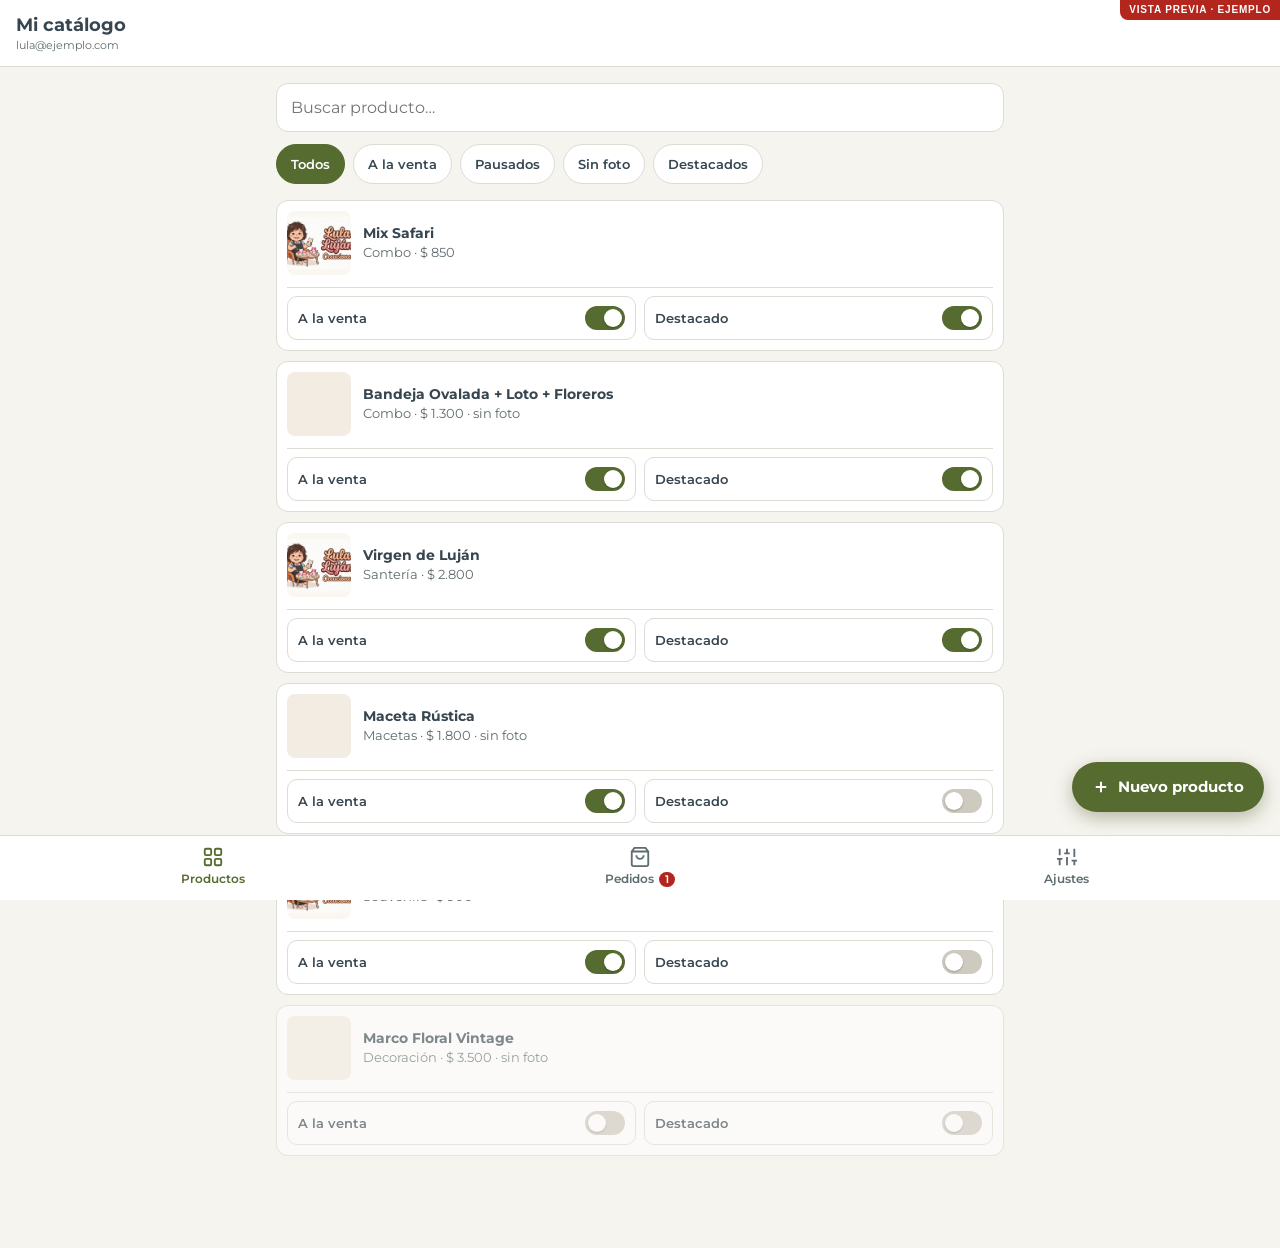
==== tests/panel-preview.html @ f2d984c3 "Correcciones de auditoría, link por producto, netlify.toml y pruebas de Apps Script Co-Authored-By: " ====
<!DOCTYPE html>
<html lang="es">
<head>
<meta charset="utf-8">
<title>Vista previa del panel (datos de ejemplo)</title>
<meta name="viewport" content="width=device-width, initial-scale=1">
<!--
  VISTA PREVIA del panel "Mi catálogo" SIN Google.

  Carga el panel real (apps-script/panel/panel.html) y reemplaza
  google.script.run por un servidor falso que vive en memoria, con datos de
  ejemplo. Sirve para ver y retocar el diseño del panel sin instalar nada.
  Nada de lo que se hace acá se guarda: al recargar vuelve todo al principio.

  Usar con el servidor local, desde la raíz del proyecto:
      python -m http.server 8123
  y abrir  http://localhost:8123/tests/panel-preview.html

  Esta carpeta (tests/) NO se publica: netlify.toml solo copia los archivos del sitio.
-->
<script>
'use strict';
/* ------------------------------------------------------------------ datos */
const FOTO = location.origin + '/og-image.jpg';
const db = {
  productos: [
    { id: '5',  nombre: 'Mix Safari',                           categoria: 'Combo',     descripcion: 'Bandeja y porta sahumerios.', medidas: 'BDJ 11x11 cm, PS 6-7cm', precio_unitario: 850,  precio_pack_10: 7000,  precio_pack_20: 12500, imagenes: [FOTO], activo: true,  destacado: true },
    { id: '28', nombre: 'Bandeja Ovalada + Loto + Floreros',    categoria: 'Combo',     descripcion: 'Bandeja ovalada, loto y floreros.', medidas: '', precio_unitario: 1300, precio_pack_10: 11000, precio_pack_20: 20000, imagenes: [], activo: true,  destacado: true },
    { id: '34', nombre: 'Virgen de Luján',                      categoria: 'Santería',  descripcion: 'Virgen de Luján en yeso, lista para pintar.', medidas: '20 cm', precio_unitario: 2800, precio_pack_10: 24000, precio_pack_20: 44000, imagenes: [FOTO, FOTO], activo: true,  destacado: true },
    { id: '36', nombre: 'Maceta Rústica',                       categoria: 'Macetas',   descripcion: '', medidas: '15 cm de diámetro', precio_unitario: 1800, precio_pack_10: 15500, precio_pack_20: 28000, imagenes: [], activo: true,  destacado: false },
    { id: '38', nombre: 'Souvenir Mini Novia',                  categoria: 'Souvenirs', descripcion: '', medidas: '8 cm', precio_unitario: 900,  precio_pack_10: 7500,  precio_pack_20: 13000, imagenes: [FOTO], activo: true,  destacado: false },
    { id: '41', nombre: 'Marco Floral Vintage',                 categoria: 'Decoración',descripcion: '', medidas: '25 x 30 cm', precio_unitario: 3500, precio_pack_10: 30000, precio_pack_20: 56000, imagenes: [], activo: false, destacado: false },
  ].map((p, i) => ({ ...p, fila: i + 2 })),
  config: {
    whatsapp: '5491134501054', sena_porcentaje: 10, tienda_abierta: 'SI',
    mensaje_pausa: 'Estamos de vacaciones. Volvemos a tomar pedidos pronto.',
    aviso_superior: 'Figuras de yeso sin pintar, listas para pintar · Pedidos por WhatsApp · Entregas los sábados',
    cuentas_clientas: 'SI',
  },
  puntos: [
    ['Esc 61', 0, true, 'Sábados de 10 a 12'], ['YPF Mariló', 0, true, ''], ['Cruce Castelar', 0, true, ''],
    ['Moreno Hospital', 0, true, ''], ['Barrio Güemes', 0, true, ''], ['San Miguel Catedral', 0, true, ''],
    ['Ex Vea', 0, false, ''], ['Morón Anses', 0, true, ''], ['Merlo Coppel', 12000, true, 'Entrada del estacionamiento'],
    ['Feria del Zanjón', 0, true, ''],
  ].map(([nombre, minimo, activo, detalle]) => ({ nombre, minimo, activo, detalle })),
  pedidos: [
    { fila: 4, numero: 'LL-261003-K7QM', fecha: '2026-10-03T15:20:00Z', estado: 'Nuevo', nombre: 'Ana Gómez', telefono: '1134501054', punto: 'Esc 61',
      detalle: '2 × Mix Safari (Pack x10)\n1 × Virgen de Luján (Unidad)', total: 16800, sena: 1680, notas: '', cuenta: true },
    { fila: 3, numero: 'LL-261002-X2TD', fecha: '2026-10-02T11:05:00Z', estado: 'Seña recibida', nombre: 'Marta Ruiz', telefono: '1155667788', punto: 'Merlo Coppel',
      detalle: '1 × Bandeja Ovalada + Loto + Floreros (Pack x20)', total: 20000, sena: 2000, notas: '', cuenta: false },
    { fila: 2, numero: 'LL-260928-A9PF', fecha: '2026-09-28T18:40:00Z', estado: 'Entregado', nombre: 'Lucía Pereyra', telefono: '1166778899', punto: 'Cruce Castelar',
      detalle: '5 × Souvenir Mini Novia (Unidad)', total: 4500, sena: 450, notas: '', cuenta: true },
  ],
  clientas: [
    { id: 'C1A2B3C4', nombre: 'Ana Gómez', telefono: '1134501054', tienePin: true, ultimo: '2026-10-03T15:18:00Z' },
    { id: 'C5D6E7F8', nombre: 'Lucía Pereyra', telefono: '1166778899', tienePin: false, ultimo: '' },
  ],
  estados: ['Nuevo', 'Seña recibida', 'En preparación', 'Listo para retirar', 'Entregado', 'Cancelado'],
};

/* ---------------------------------------------- el "servidor" (en memoria) */
const num = (v) => Math.floor(Number(String(v ?? '').replace(/\D/g, '')) || 0);
const servidor = {
  datosIniciales: () => ({ usuario: 'lula@ejemplo.com', productos: db.productos, config: db.config, puntos: db.puntos, estados: db.estados, pedidosConfigurado: true }),
  guardarProducto: (p) => {
    const nombre = String(p.nombre || '').trim();
    if (!nombre) throw new Error('El producto necesita un nombre.');
    if (!(num(p.precio_unitario) > 0)) throw new Error('Falta el precio por unidad.');
    const nuevo = { id: p.id, nombre, categoria: p.categoria || 'Otros', descripcion: p.descripcion || '', medidas: p.medidas || '',
      precio_unitario: num(p.precio_unitario), precio_pack_10: num(p.precio_pack_10), precio_pack_20: num(p.precio_pack_20),
      imagenes: p.imagenes || [], activo: p.activo !== false, destacado: !!p.destacado };
    const i = db.productos.findIndex(x => x.fila === Number(p.fila));
    if (i === -1) { nuevo.id = String(Math.max(0, ...db.productos.map(x => num(x.id))) + 1); nuevo.fila = db.productos.length + 2; db.productos.push(nuevo); }
    else db.productos[i] = { ...nuevo, fila: db.productos[i].fila };
    return db.productos;
  },
  cambiarInterruptor: (id, fila, campo, valor) => { db.productos.find(x => x.fila === Number(fila))[campo] = !!valor; return true; },
  borrarProducto: (id, fila) => { db.productos = db.productos.filter(x => x.fila !== Number(fila)); return db.productos; },
  subirFoto: () => FOTO,
  guardarConfig: (c) => Object.assign(db.config, c),
  guardarPuntos: (ps) => (db.puntos = ps.filter(p => String(p.nombre).trim()).map(p => ({ nombre: p.nombre.trim(), minimo: num(p.minimo), activo: p.activo !== false, detalle: p.detalle || '' }))),
  listarPedidos: (f) => db.pedidos.filter(p => !f || f === 'Todos' || p.estado === f || (f === 'Pendientes' && !['Entregado', 'Cancelado'].includes(p.estado))),
  cambiarEstadoPedido: (n, e) => { db.pedidos.find(p => p.numero === n).estado = e; return true; },
  listarClientas: () => db.clientas,
  reiniciarPin: (id) => { db.clientas.find(c => c.id === id).tienePin = false; return true; },
};

const corredor = (ok, mal) => new Proxy({}, {
  get: (_, nombre) => {
    if (nombre === 'withSuccessHandler') return (f) => corredor(f, mal);
    if (nombre === 'withFailureHandler') return (f) => corredor(ok, f);
    return (...args) => setTimeout(() => {
      try {
        const r = servidor[nombre](...args);
        ok && ok(JSON.parse(JSON.stringify(r === undefined ? null : r)));
      } catch (e) { mal && mal({ message: e.message }); }
    }, 140);
  },
});
window.google = { script: { run: corredor(null, null) } };

/* ------------------------------------------- cargar el panel REAL encima */
fetch('../apps-script/panel/panel.html', { cache: 'no-store' })
  .then(r => r.text())
  .then(html => {
    document.open(); document.write(html); document.close();
    document.addEventListener('DOMContentLoaded', () => {
      document.body.insertAdjacentHTML('beforeend',
        '<div style="position:fixed;top:0;right:0;z-index:99;background:#b3261e;color:#fff;font:700 10px/1 sans-serif;letter-spacing:.08em;padding:5px 9px;border-bottom-left-radius:8px;pointer-events:none">VISTA PREVIA · EJEMPLO</div>');
    });
  });
</script>
</head>
<body></body>
</html>
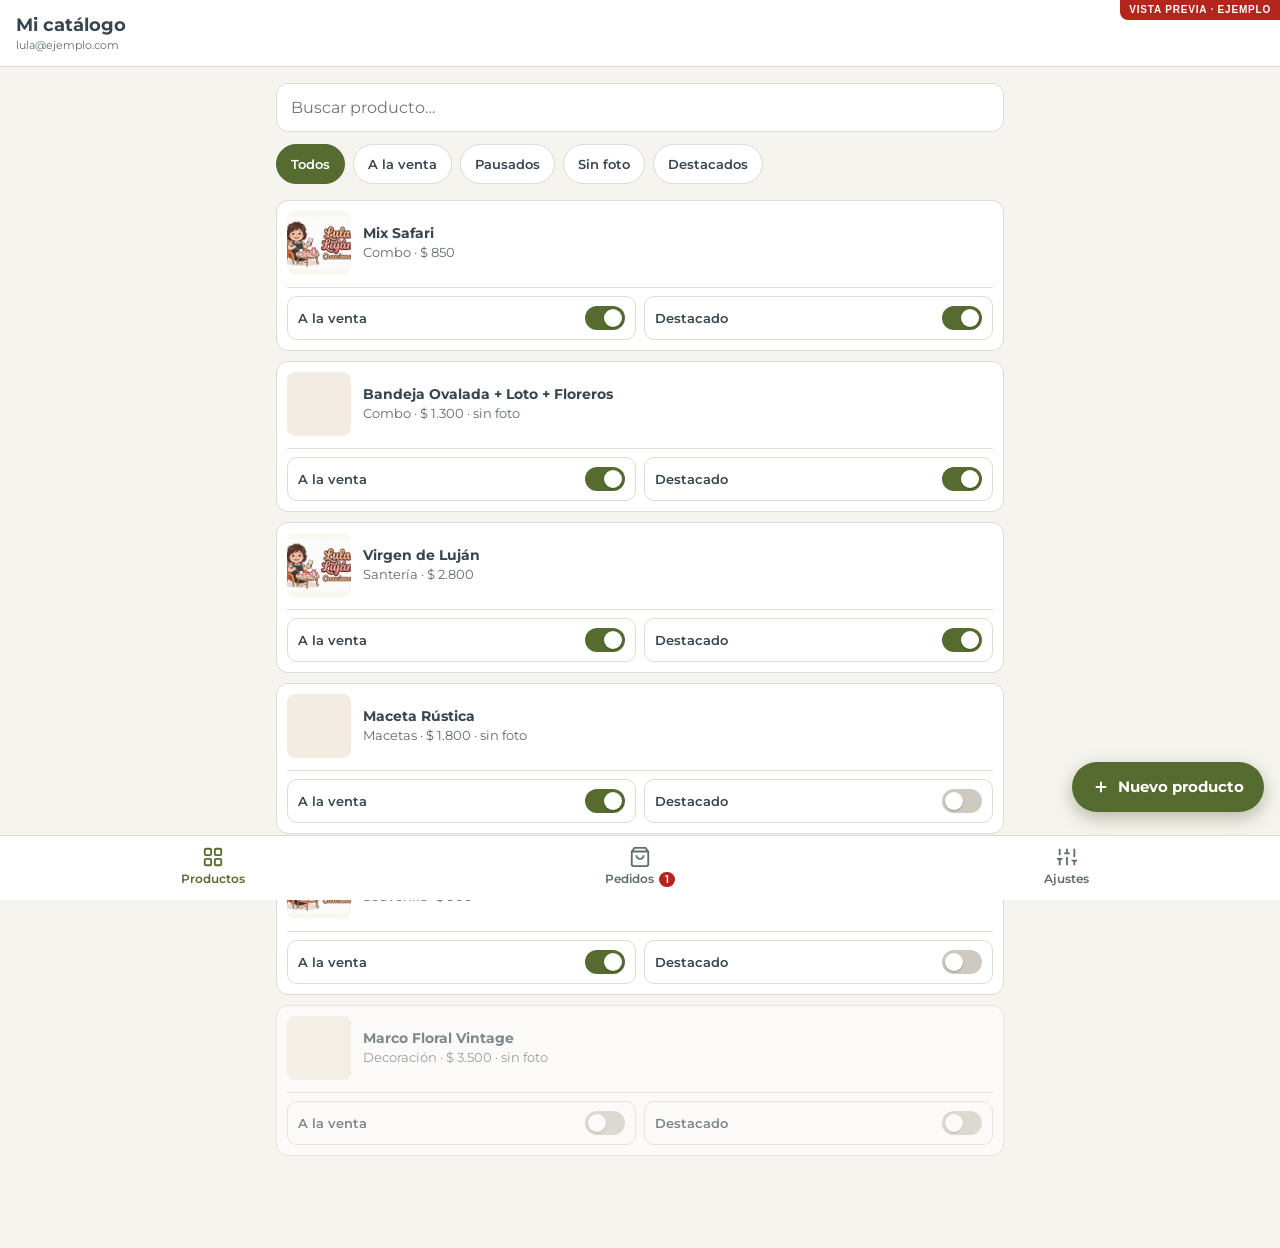
==== commit fd891109: "WhatsApp que recibe los pedidos: 5491134862998 Co-Authored-By: Claude Sonnet 5.5 <noreply@anthropic." ====
--- a/tests/panel-preview.html
+++ b/tests/panel-preview.html
@@ -32,7 +32,7 @@
     { id: '41', nombre: 'Marco Floral Vintage',                 categoria: 'Decoración',descripcion: '', medidas: '25 x 30 cm', precio_unitario: 3500, precio_pack_10: 30000, precio_pack_20: 56000, imagenes: [], activo: false, destacado: false },
   ].map((p, i) => ({ ...p, fila: i + 2 })),
   config: {
-    whatsapp: '5491134501054', sena_porcentaje: 10, tienda_abierta: 'SI',
+    whatsapp: '5491134862998', sena_porcentaje: 10, tienda_abierta: 'SI',
     mensaje_pausa: 'Estamos de vacaciones. Volvemos a tomar pedidos pronto.',
     aviso_superior: 'Figuras de yeso sin pintar, listas para pintar · Pedidos por WhatsApp · Entregas los sábados',
     cuentas_clientas: 'SI',
@@ -82,7 +82,7 @@
   listarPedidos: (f) => db.pedidos.filter(p => !f || f === 'Todos' || p.estado === f || (f === 'Pendientes' && !['Entregado', 'Cancelado'].includes(p.estado))),
   cambiarEstadoPedido: (n, e) => { db.pedidos.find(p => p.numero === n).estado = e; return true; },
   listarClientas: () => db.clientas,
-  reiniciarPin: (id) => { db.clientas.find(c => c.id === id).tienePin = false; return true; },
+  reiniciarPin: (id) => { const c = db.clientas.find(c => c.id === id); c.tienePin = false; return { codigo: '482913', horas: 48, nombre: c.nombre, telefono: c.telefono || '1134501054' }; },
 };
 
 const corredor = (ok, mal) => new Proxy({}, {
